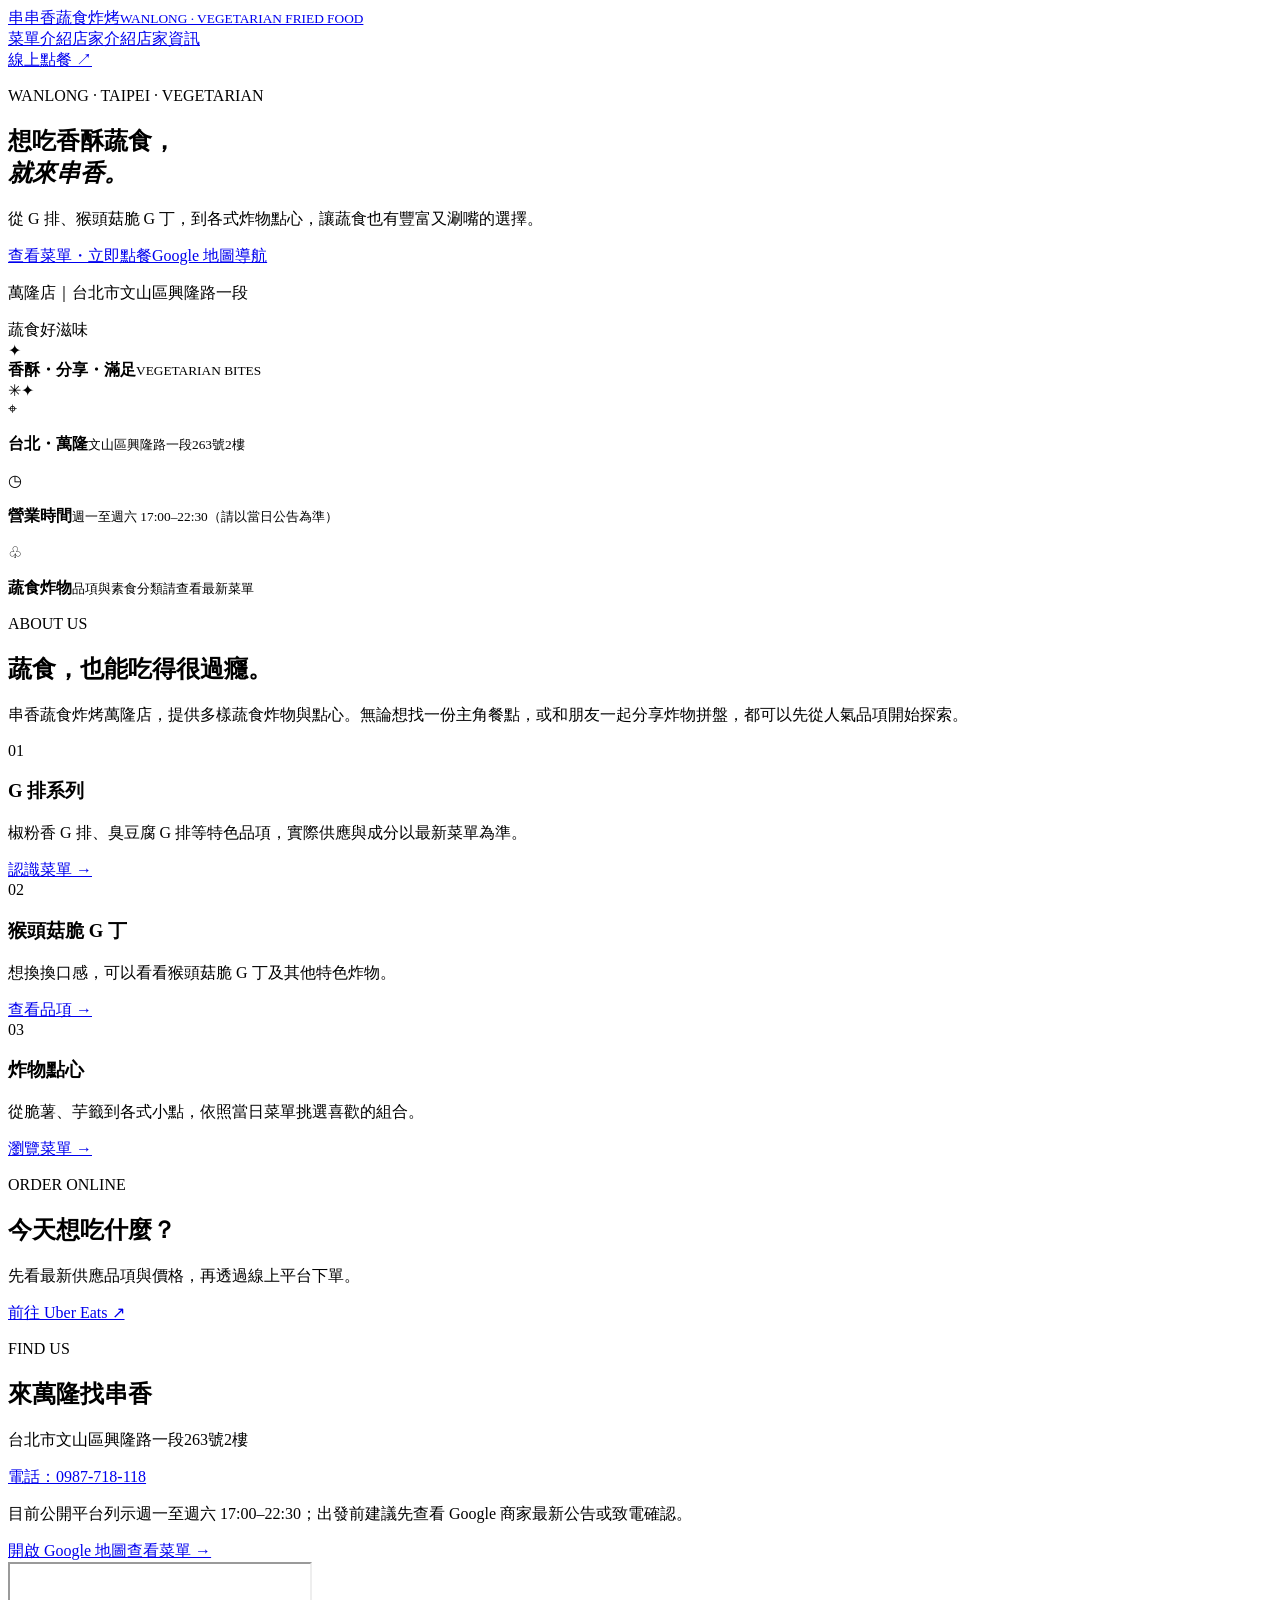
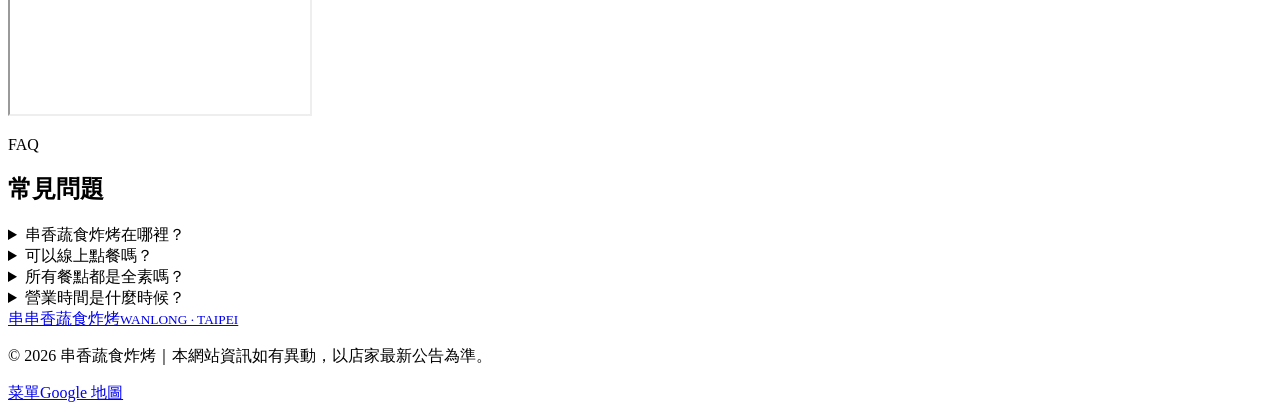
==== index.html @ ce96e456 "Add files via upload" ====
<!doctype html>
<html lang="zh-Hant-TW">
<head>
  <meta charset="utf-8">
  <meta name="viewport" content="width=device-width, initial-scale=1">
  <meta name="theme-color" content="#173b2b">
  <title>串香蔬食炸烤｜萬隆蔬食炸物・素食 G 排・外送自取</title>
  <meta name="description" content="串香蔬食炸烤萬隆店位於台北市文山區興隆路一段，提供蔬食炸物、G 排、猴頭菇脆 G 丁與多樣炸物點心。查看菜單、營業資訊，前往 Uber Eats 點餐或 Google 地圖導航。">
  <meta name="robots" content="index,follow,max-image-preview:large">
  <meta property="og:type" content="website">
  <meta property="og:locale" content="zh_TW">
  <meta property="og:site_name" content="串香蔬食炸烤">
  <meta property="og:title" content="串香蔬食炸烤｜萬隆蔬食炸物">
  <meta property="og:description" content="想吃蔬食炸物與香酥點心？查看串香蔬食炸烤萬隆店菜單、店家資訊與線上點餐。">
  <meta property="og:url" content="__SITE_URL__/">
  <link rel="canonical" href="__SITE_URL__/">
  <link rel="icon" href="assets/favicon.svg" type="image/svg+xml">
  <link rel="stylesheet" href="assets/style.css">
  <script type="application/ld+json">
  {
    "@context":"https://schema.org",
    "@type":"Restaurant",
    "@id":"https://www.google.com/maps?cid=2616613367780511925",
    "name":"串香蔬食炸烤",
    "alternateName":"萬德福串香蔬食炸烤 萬隆店",
    "description":"位於台北市文山區萬隆一帶的蔬食炸物與點心店，提供 G 排、猴頭菇脆 G 丁及多樣炸物選擇。餐點素食分類與供應狀況請以店家當日菜單為準。",
    "servesCuisine":["Vegetarian","Taiwanese"],
    "telephone":"+886-987-718-118",
    "address":{"@type":"PostalAddress","streetAddress":"興隆路一段263號2樓","addressLocality":"文山區","addressRegion":"台北市","postalCode":"116","addressCountry":"TW"},
    "geo":{"@type":"GeoCoordinates","latitude":24.9991699,"longitude":121.5443952},
    "hasMap":"https://www.google.com/maps/place/串香蔬食炸烤/@24.9991699,121.5418203,17z/data=!3m1!4b1!4m6!3m5!1s0x3442abc8250e48cf:0x245013fe9d1890b5!8m2!3d24.9991699!4d121.5443952!16s%2Fg%2F11zxtnhydb",
    "url":"__SITE_URL__/",
    "hasMenu":"__SITE_URL__/menu.html",
    "sameAs":["https://www.ubereats.com/tw/store/萬德福串香蔬食炸烤-萬隆店/SmBEzq5xVdGjhF0NeCulvg"],
    "openingHoursSpecification":[{"@type":"OpeningHoursSpecification","dayOfWeek":["Monday","Tuesday","Wednesday","Thursday","Friday","Saturday"],"opens":"17:00","closes":"22:30"}]
  }
  </script>
</head>
<body>
<header class="site-header"><div class="nav wrap"><a class="brand" href="index.html"><span class="brand-mark">串</span><span>串香蔬食炸烤<small>WANLONG · VEGETARIAN FRIED FOOD</small></span></a><nav><a href="menu.html">菜單介紹</a><a href="#about">店家介紹</a><a href="#visit">店家資訊</a></nav><a class="nav-cta" href="https://www.ubereats.com/tw/store/萬德福串香蔬食炸烤-萬隆店/SmBEzq5xVdGjhF0NeCulvg" target="_blank" rel="noopener">線上點餐 ↗</a></div></header>
<main>
<section class="hero"><div class="wrap hero-grid"><div class="hero-copy"><p class="eyebrow">WANLONG · TAIPEI · VEGETARIAN</p><h1>想吃香酥蔬食，<br><em>就來串香。</em></h1><p class="hero-lead">從 G 排、猴頭菇脆 G 丁，到各式炸物點心，讓蔬食也有豐富又涮嘴的選擇。</p><div class="hero-actions"><a class="btn btn-gold" href="https://www.ubereats.com/tw/store/萬德福串香蔬食炸烤-萬隆店/SmBEzq5xVdGjhF0NeCulvg" target="_blank" rel="noopener">查看菜單・立即點餐</a><a class="btn btn-outline" href="https://www.google.com/maps/place/串香蔬食炸烤/@24.9991699,121.5418203,17z/data=!3m1!4b1!4m6!3m5!1s0x3442abc8250e48cf:0x245013fe9d1890b5!8m2!3d24.9991699!4d121.5443952!16s%2Fg%2F11zxtnhydb" target="_blank" rel="noopener">Google 地圖導航</a></div><p class="hero-note">萬隆店｜台北市文山區興隆路一段</p></div><div class="hero-art" aria-label="蔬食炸物插畫"><div class="art-circle"></div><div class="food-card"><span class="food-tag">蔬食好滋味</span><div class="food-illustration"><span class="fry fry-a"></span><span class="fry fry-b"></span><span class="fry fry-c"></span><span class="fry fry-d"></span><span class="leaf">✦</span></div><strong>香酥・分享・滿足</strong><small>VEGETARIAN BITES</small></div><span class="spark spark-one">✳</span><span class="spark spark-two">✦</span></div></div></section>
<section class="quick-info"><div class="wrap quick-grid"><div><span class="quick-icon">⌖</span><p><b>台北・萬隆</b><small>文山區興隆路一段263號2樓</small></p></div><div><span class="quick-icon">◷</span><p><b>營業時間</b><small>週一至週六 17:00–22:30（請以當日公告為準）</small></p></div><div><span class="quick-icon">♧</span><p><b>蔬食炸物</b><small>品項與素食分類請查看最新菜單</small></p></div></div></section>
<section class="section wrap" id="about"><div class="section-heading"><p class="eyebrow">ABOUT US</p><h2>蔬食，也能吃得很過癮。</h2><p>串香蔬食炸烤萬隆店，提供多樣蔬食炸物與點心。無論想找一份主角餐點，或和朋友一起分享炸物拼盤，都可以先從人氣品項開始探索。</p></div><div class="feature-grid"><article class="feature feature-dark"><span class="feature-number">01</span><h3>G 排系列</h3><p>椒粉香 G 排、臭豆腐 G 排等特色品項，實際供應與成分以最新菜單為準。</p><a href="menu.html">認識菜單 →</a></article><article class="feature feature-cream"><span class="feature-number">02</span><h3>猴頭菇脆 G 丁</h3><p>想換換口感，可以看看猴頭菇脆 G 丁及其他特色炸物。</p><a href="menu.html">查看品項 →</a></article><article class="feature feature-green"><span class="feature-number">03</span><h3>炸物點心</h3><p>從脆薯、芋籤到各式小點，依照當日菜單挑選喜歡的組合。</p><a href="menu.html">瀏覽菜單 →</a></article></div></section>
<section class="banner"><div class="wrap banner-inner"><div><p class="eyebrow">ORDER ONLINE</p><h2>今天想吃什麼？</h2><p>先看最新供應品項與價格，再透過線上平台下單。</p></div><a class="btn btn-gold" href="https://www.ubereats.com/tw/store/萬德福串香蔬食炸烤-萬隆店/SmBEzq5xVdGjhF0NeCulvg" target="_blank" rel="noopener">前往 Uber Eats ↗</a></div></section>
<section class="section wrap visit" id="visit"><div><p class="eyebrow">FIND US</p><h2>來萬隆找串香</h2><p>台北市文山區興隆路一段263號2樓</p><p><a class="text-link" href="tel:0987718118">電話：0987-718-118</a></p><p class="muted">目前公開平台列示週一至週六 17:00–22:30；出發前建議先查看 Google 商家最新公告或致電確認。</p><div class="visit-actions"><a class="btn btn-green" href="https://www.google.com/maps/place/串香蔬食炸烤/@24.9991699,121.5418203,17z/data=!3m1!4b1!4m6!3m5!1s0x3442abc8250e48cf:0x245013fe9d1890b5!8m2!3d24.9991699!4d121.5443952!16s%2Fg%2F11zxtnhydb" target="_blank" rel="noopener">開啟 Google 地圖</a><a class="text-link" href="menu.html">查看菜單 →</a></div></div><div class="map-card"><iframe title="串香蔬食炸烤萬隆店地圖" src="https://www.google.com/maps?q=24.9991699,121.5443952&z=16&output=embed" loading="lazy" referrerpolicy="no-referrer-when-downgrade"></iframe></div></section>
<section class="faq-section"><div class="wrap"><p class="eyebrow">FAQ</p><h2>常見問題</h2><div class="faq"><details><summary>串香蔬食炸烤在哪裡？</summary><p>位於台北市文山區興隆路一段263號2樓，靠近萬隆一帶。建議使用本頁 Google 地圖導航。</p></details><details><summary>可以線上點餐嗎？</summary><p>可以透過 Uber Eats 查看目前供應的品項、價格與可配送範圍。</p></details><details><summary>所有餐點都是全素嗎？</summary><p>不同品項可能有不同食材與素食分類，部分品項含蛋或奶。若有全素、蛋奶素、過敏原或交叉接觸疑慮，請點餐前先向店家確認。</p></details><details><summary>營業時間是什麼時候？</summary><p>公開外送平台目前列示週一至週六 17:00–22:30，實際營業與臨時公休請以店家當日公告為準。</p></details></div></div></section>
</main>
<footer><div class="wrap footer-inner"><a class="brand footer-brand" href="index.html"><span class="brand-mark">串</span><span>串香蔬食炸烤<small>WANLONG · TAIPEI</small></span></a><p>© <span id="year">2026</span> 串香蔬食炸烤｜本網站資訊如有異動，以店家最新公告為準。</p><div><a href="menu.html">菜單</a><a href="https://www.google.com/maps/place/串香蔬食炸烤/@24.9991699,121.5418203,17z/data=!3m1!4b1!4m6!3m5!1s0x3442abc8250e48cf:0x245013fe9d1890b5!8m2!3d24.9991699!4d121.5443952!16s%2Fg%2F11zxtnhydb" target="_blank" rel="noopener">Google 地圖</a></div></div></footer>
<script>document.getElementById('year').textContent=new Date().getFullYear();</script>
</body></html>
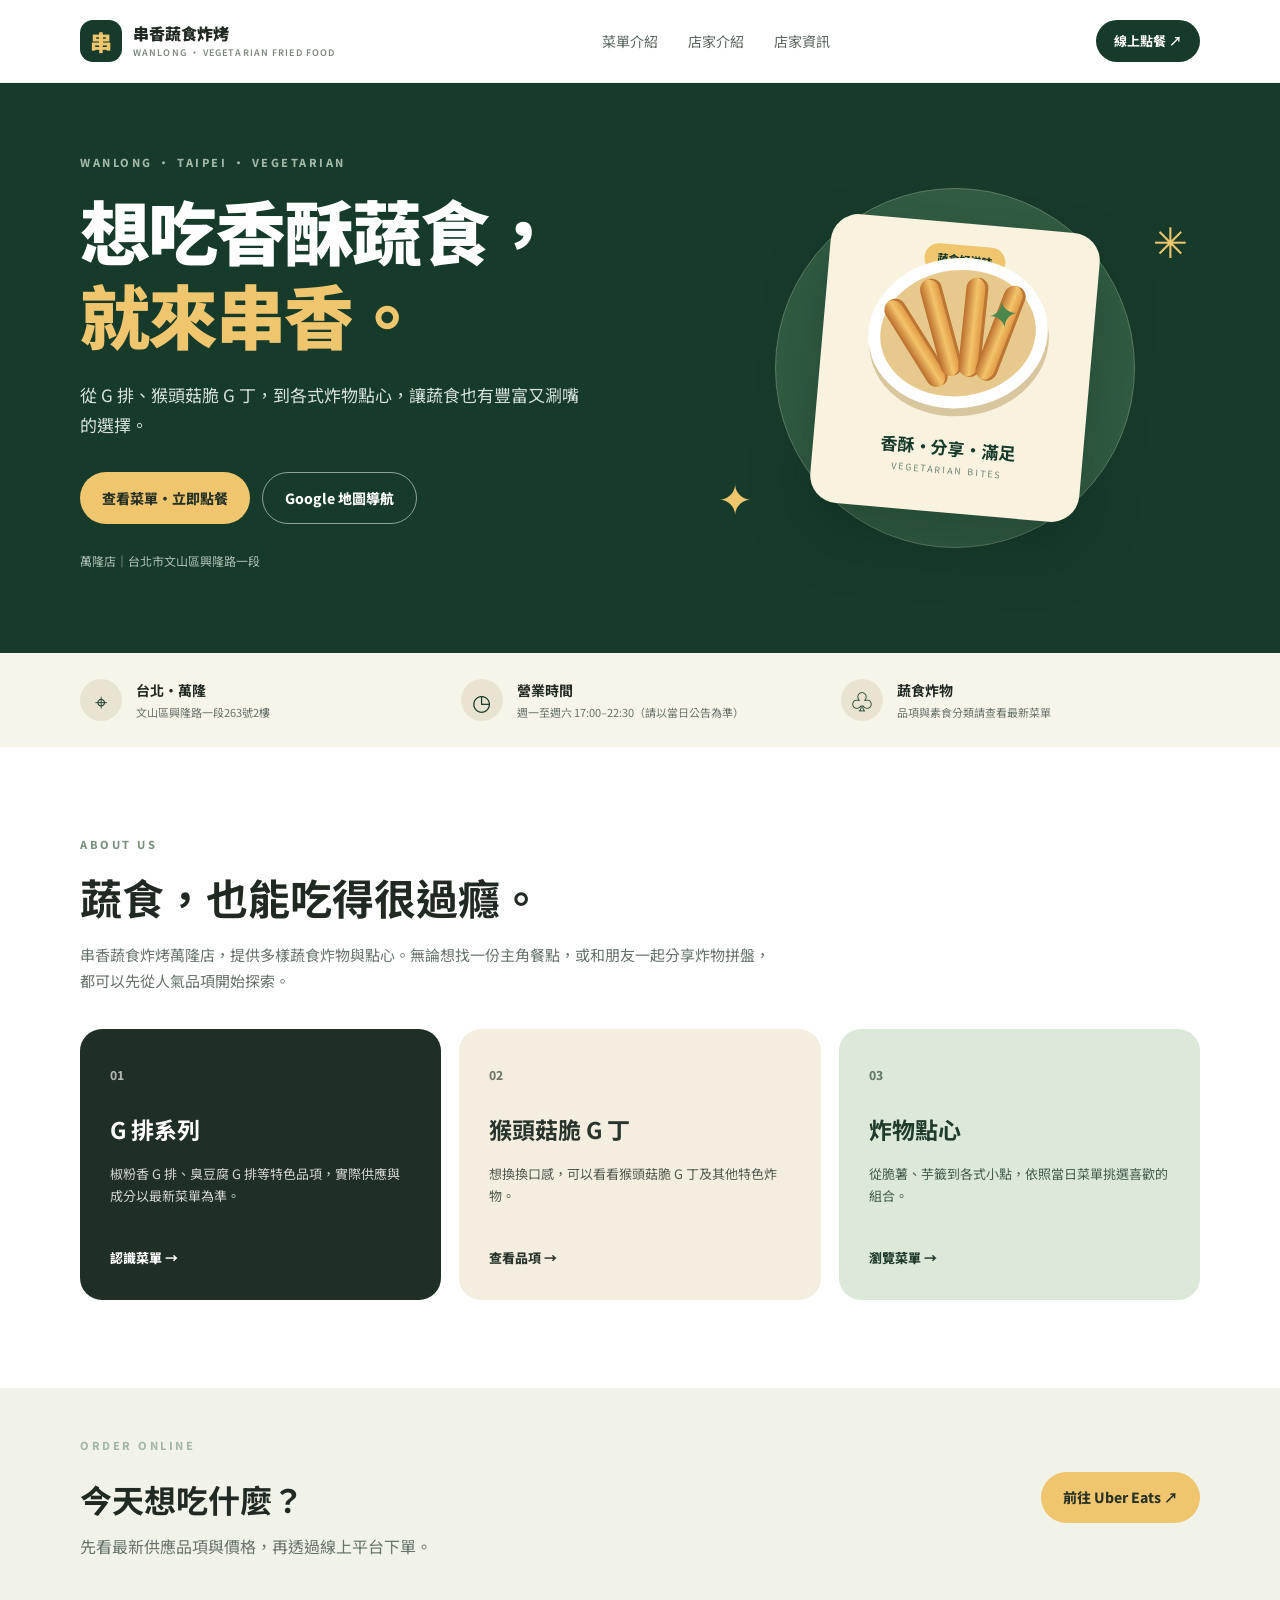
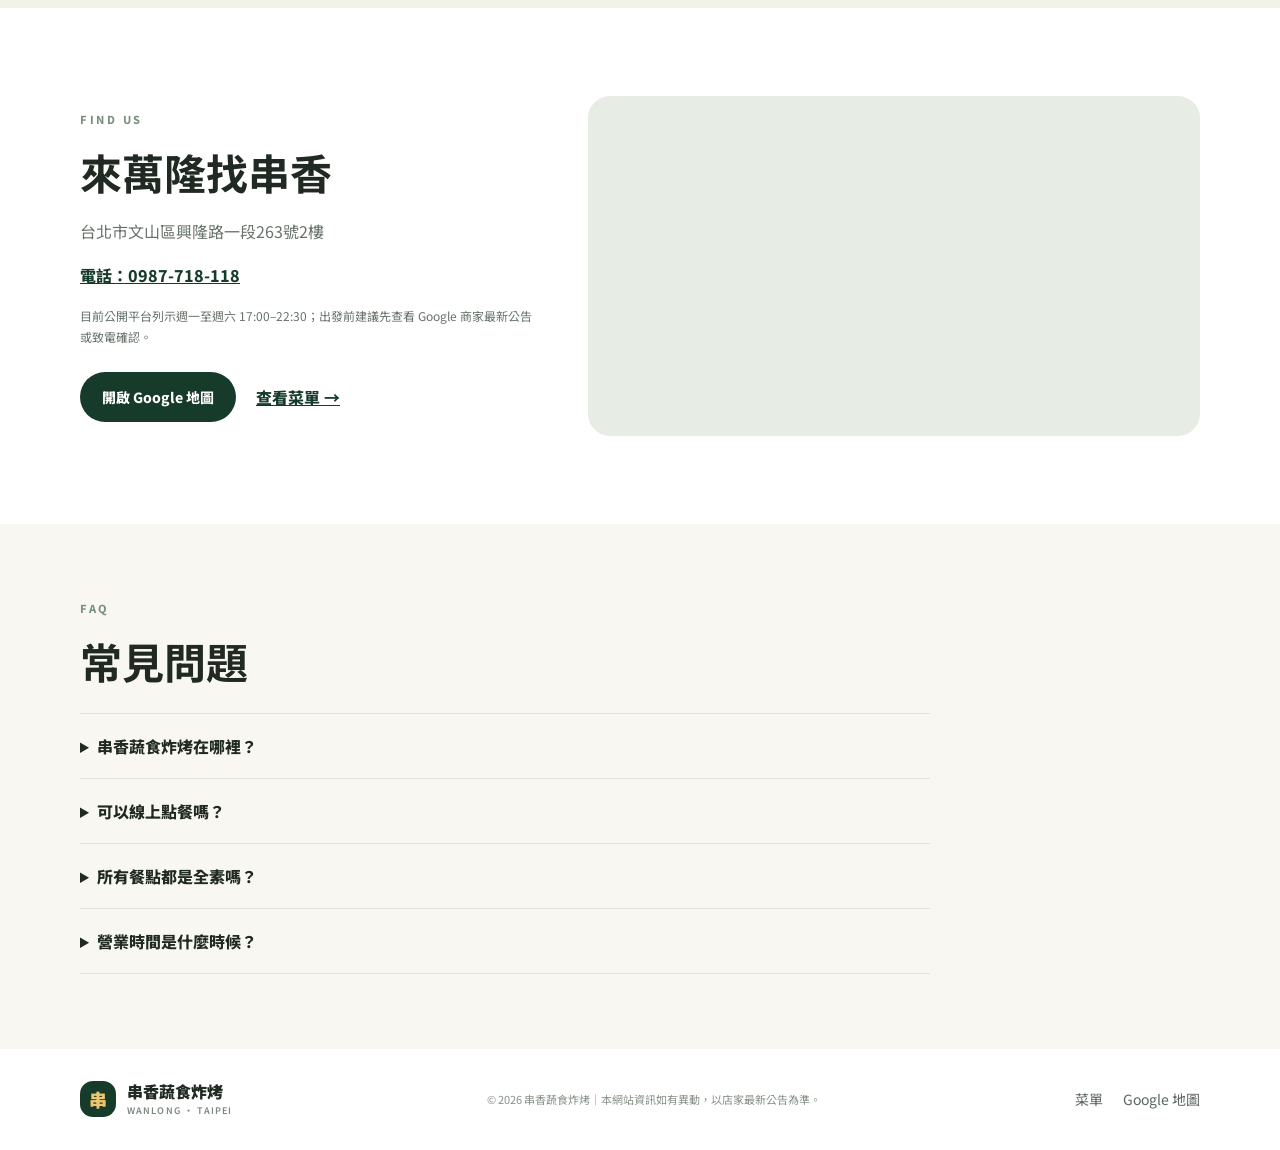
==== commit 741490a6: "index.html" ====
--- a/index.html
+++ b/index.html
@@ -12,10 +12,10 @@
   <meta property="og:site_name" content="串香蔬食炸烤">
   <meta property="og:title" content="串香蔬食炸烤｜萬隆蔬食炸物">
   <meta property="og:description" content="想吃蔬食炸物與香酥點心？查看串香蔬食炸烤萬隆店菜單、店家資訊與線上點餐。">
-  <meta property="og:url" content="__SITE_URL__/">
-  <link rel="canonical" href="__SITE_URL__/">
-  <link rel="icon" href="assets/favicon.svg" type="image/svg+xml">
-  <link rel="stylesheet" href="assets/style.css">
+  <meta property="og:url" content="https://friedskewers.github.io/chuangxiang-website/">
+  <link rel="canonical" href="https://friedskewers.github.io/chuangxiang-website/">
+  <link rel="icon" href="favicon.svg" type="image/svg+xml">
+  <link rel="stylesheet" href="style.css">
   <script type="application/ld+json">
   {
     "@context":"https://schema.org",
@@ -29,8 +29,8 @@
     "address":{"@type":"PostalAddress","streetAddress":"興隆路一段263號2樓","addressLocality":"文山區","addressRegion":"台北市","postalCode":"116","addressCountry":"TW"},
     "geo":{"@type":"GeoCoordinates","latitude":24.9991699,"longitude":121.5443952},
     "hasMap":"https://www.google.com/maps/place/串香蔬食炸烤/@24.9991699,121.5418203,17z/data=!3m1!4b1!4m6!3m5!1s0x3442abc8250e48cf:0x245013fe9d1890b5!8m2!3d24.9991699!4d121.5443952!16s%2Fg%2F11zxtnhydb",
-    "url":"__SITE_URL__/",
-    "hasMenu":"__SITE_URL__/menu.html",
+    "url":"https://friedskewers.github.io/chuangxiang-website/",
+    "hasMenu":"https://friedskewers.github.io/chuangxiang-website/menu.html",
     "sameAs":["https://www.ubereats.com/tw/store/萬德福串香蔬食炸烤-萬隆店/SmBEzq5xVdGjhF0NeCulvg"],
     "openingHoursSpecification":[{"@type":"OpeningHoursSpecification","dayOfWeek":["Monday","Tuesday","Wednesday","Thursday","Friday","Saturday"],"opens":"17:00","closes":"22:30"}]
   }
--- a/style.css
+++ b/style.css
@@ -0,0 +1,4 @@
+@import url('https://fonts.googleapis.com/css2?family=Noto+Sans+TC:wght@400;500;600;700;800;900&display=swap');
+:root{--forest:#173b2b;--forest2:#24533b;--ink:#202a22;--muted:#66736a;--cream:#f7f4e9;--gold:#efc66e;--line:#e3e6dc;--white:#fff;--radius:22px}*{box-sizing:border-box}html{scroll-behavior:smooth}body{margin:0;background:#fff;color:var(--ink);font-family:'Noto Sans TC',system-ui,sans-serif;line-height:1.75}a{color:inherit}.wrap{width:min(1120px,calc(100% - 44px));margin-inline:auto}.site-header{background:#fff;border-bottom:1px solid #edf0e9;position:relative;z-index:2}.nav{height:82px;display:flex;align-items:center;justify-content:space-between;gap:24px}.brand{display:flex;align-items:center;gap:11px;text-decoration:none;font-weight:900;line-height:1.2}.brand-mark{width:42px;height:42px;border-radius:13px;background:var(--forest);color:var(--gold);display:grid;place-items:center;font-size:22px}.brand small{display:block;color:#7d897f;font-size:9px;letter-spacing:1.1px;font-weight:600;margin-top:5px}.nav nav{display:flex;gap:30px}.nav nav a,.footer-inner a:not(.brand){text-decoration:none;font-size:14px;color:#59655d}.nav-cta{background:var(--forest);color:#fff;text-decoration:none;padding:10px 18px;border-radius:99px;font-weight:700;font-size:13px}.hero{background:var(--forest);color:#fff;overflow:hidden;position:relative}.hero-grid{min-height:555px;display:grid;grid-template-columns:1.1fr .9fr;align-items:center;gap:30px;padding-block:70px}.eyebrow{font-size:11px;letter-spacing:2.5px;font-weight:800;color:#a3b7a7;margin:0 0 16px}.hero h1,.page-hero h1{font-size:clamp(42px,6vw,70px);line-height:1.2;letter-spacing:-2px;margin:0 0 24px;font-weight:900}.hero h1 em{font-style:normal;color:var(--gold)}.hero-lead{font-size:17px;color:#d7e2d8;max-width:510px}.hero-actions{display:flex;gap:12px;flex-wrap:wrap;margin-top:32px}.btn{display:inline-flex;align-items:center;justify-content:center;padding:13px 22px;border-radius:99px;text-decoration:none;font-size:14px;font-weight:800;transition:transform .2s}.btn:hover{transform:translateY(-2px)}.btn-gold{background:var(--gold);color:#283126}.btn-outline{border:1px solid #8da394;color:#fff}.btn-green{background:var(--forest);color:#fff}.hero-note{font-size:12px;color:#afc0b2;margin-top:26px}.hero-art{height:380px;position:relative;display:grid;place-items:center}.art-circle{position:absolute;width:360px;height:360px;border-radius:50%;background:#315c42;border:1px solid #5d7c62}.food-card{position:relative;width:270px;height:290px;background:#f8f2df;border-radius:28px;box-shadow:0 30px 60px #0a20164d;transform:rotate(5deg);display:flex;align-items:center;justify-content:center;flex-direction:column;color:var(--forest)}.food-tag{position:absolute;top:22px;background:var(--gold);padding:5px 13px;border-radius:50px;font-size:11px;font-weight:800}.food-illustration{width:180px;height:150px;position:relative;background:#e7c98d;border-radius:50%;border:12px solid #fff;box-shadow:0 8px 0 #d8c69e;display:flex;justify-content:center;align-items:center;gap:8px;transform:rotate(-12deg)}.fry{display:block;width:22px;height:100px;border-radius:12px;background:linear-gradient(90deg,#b96d2c,#f4c36b,#d98b39);box-shadow:inset -3px 0 #b97634}.fry-a{transform:rotate(-25deg) translateY(5px)}.fry-b{transform:rotate(-8deg) translateY(-8px)}.fry-c{transform:rotate(13deg) translateY(-4px)}.fry-d{transform:rotate(28deg) translateY(6px)}.leaf{position:absolute;color:#4c874e;font-size:38px;right:15px;top:15px}.food-card strong{margin-top:25px;font-size:17px}.food-card small{font-size:9px;letter-spacing:2px;color:#758476}.spark{position:absolute;color:var(--gold);font-size:42px}.spark-one{top:25px;right:12px}.spark-two{bottom:25px;left:8px}.quick-info{background:var(--cream)}.quick-grid{display:grid;grid-template-columns:repeat(3,1fr);padding-block:25px;gap:22px}.quick-grid>div{display:flex;align-items:center;gap:14px}.quick-icon{width:42px;height:42px;border-radius:50%;background:#e9e4d2;color:var(--forest);display:grid;place-items:center;font-size:22px}.quick-grid p{margin:0}.quick-grid b,.quick-grid small{display:block}.quick-grid b{font-size:14px}.quick-grid small{font-size:11px;color:var(--muted)}.section{padding-block:88px}.section-heading{max-width:700px;margin-bottom:35px}.section-heading h2,.visit h2,.faq-section h2{font-size:clamp(28px,4vw,42px);line-height:1.3;margin:0 0 17px}.section-heading>p:last-child{color:var(--muted);font-size:15px}.section .eyebrow,.faq-section .eyebrow,.visit .eyebrow{color:#79917e}.feature-grid{display:grid;grid-template-columns:repeat(3,1fr);gap:18px}.feature{border-radius:var(--radius);padding:30px;min-height:245px}.feature-number{font-size:12px;opacity:.65;font-weight:800}.feature h3{font-size:23px;margin:22px 0 8px}.feature p{font-size:13px;opacity:.8;min-height:66px}.feature a{font-size:13px;font-weight:800;text-decoration:none}.feature-dark{background:#202f26;color:#fff}.feature-cream{background:#f3eedf;color:#29352c}.feature-green{background:#dce8d8;color:#203b2b}.banner{background:#f1f3e9}.banner-inner{display:flex;align-items:center;justify-content:space-between;gap:25px;padding-block:48px}.banner h2{font-size:32px;margin:0}.banner p:not(.eyebrow){color:var(--muted);margin:5px 0 0}.visit{display:grid;grid-template-columns:.85fr 1.15fr;gap:55px;align-items:center}.visit>div>p{color:var(--muted)}.text-link{color:var(--forest);font-weight:800}.muted{font-size:12px}.visit-actions{display:flex;align-items:center;gap:20px;margin-top:25px}.map-card{height:340px;border-radius:var(--radius);overflow:hidden;background:#e7ece4}.map-card iframe{width:100%;height:100%;border:0}.faq-section{background:#f8f7f1;padding-block:75px}.faq-section h2{margin-bottom:24px}.faq{max-width:850px}.faq details{border-top:1px solid #dfe4da;padding:18px 0}.faq details:last-child{border-bottom:1px solid #dfe4da}.faq summary{font-weight:800;cursor:pointer}.faq details p{color:var(--muted);font-size:14px}.footer-inner{display:flex;align-items:center;justify-content:space-between;gap:22px;padding-block:30px}.footer-inner>p{font-size:11px;color:#859087}.footer-inner>div{display:flex;gap:20px}.footer-brand .brand-mark{width:36px;height:36px;font-size:18px}.page-hero{background:var(--forest);color:#fff;padding-block:75px}.page-hero h1{font-size:52px;margin-bottom:10px}.page-hero p:last-child{color:#d3dfd5}.menu-notice{padding:25px 28px;background:#f5f2e7;border-radius:18px;margin-bottom:50px}.menu-notice b{font-size:18px}.menu-notice p{color:var(--muted);font-size:13px}.menu-heading{font-size:26px;margin:42px 0 20px}.menu-grid{display:grid;grid-template-columns:repeat(3,1fr);gap:15px}.menu-item{border:1px solid var(--line);border-radius:17px;padding:22px;background:#fff}.menu-index{font-size:11px;color:#9a9f8e;font-weight:900}.menu-item h3{font-size:18px;margin:10px 0 7px}.menu-item p{font-size:12px;color:var(--muted);margin:0}.tag-list{display:flex;gap:10px;flex-wrap:wrap}.tag-list span{padding:9px 15px;border-radius:30px;background:#f1f3eb;color:#405746;font-size:13px;font-weight:700}.diet-note{margin-top:45px;border-left:4px solid var(--gold);padding:18px 23px;background:#fbf8ee}.diet-note h3{margin:0 0 8px}.diet-note p{font-size:13px;color:var(--muted);margin:0}.menu-bottom{text-align:center;background:var(--forest);color:#fff;padding:42px 20px;border-radius:22px;margin-top:55px}.menu-bottom h2{font-size:28px;margin:0}.menu-bottom p{color:#d3dfd5;font-size:13px;margin-bottom:22px}
+@media(max-width:760px){.nav{height:auto;min-height:72px;flex-wrap:wrap;padding-block:13px}.nav nav{order:3;width:100%;justify-content:center;gap:24px;padding:8px 0 2px}.nav-cta{font-size:12px;padding:9px 14px}.hero-grid{grid-template-columns:1fr;padding-block:58px 35px}.hero-art{height:320px;margin-top:5px}.art-circle{width:290px;height:290px}.food-card{transform:scale(.88) rotate(5deg)}.quick-grid{grid-template-columns:1fr;gap:14px;padding-block:20px}.quick-grid small{font-size:12px}.section{padding-block:60px}.feature-grid,.menu-grid{grid-template-columns:1fr}.feature{min-height:0}.feature p{min-height:0}.banner-inner{align-items:flex-start;flex-direction:column}.visit{grid-template-columns:1fr;gap:25px}.map-card{height:280px}.footer-inner{align-items:flex-start;flex-direction:column}.page-hero{padding-block:55px}.page-hero h1{font-size:42px}.menu-notice{padding:20px}.visit-actions{flex-wrap:wrap}}
+@media(prefers-reduced-motion:reduce){html{scroll-behavior:auto}*,*:before,*:after{transition:none!important}}
